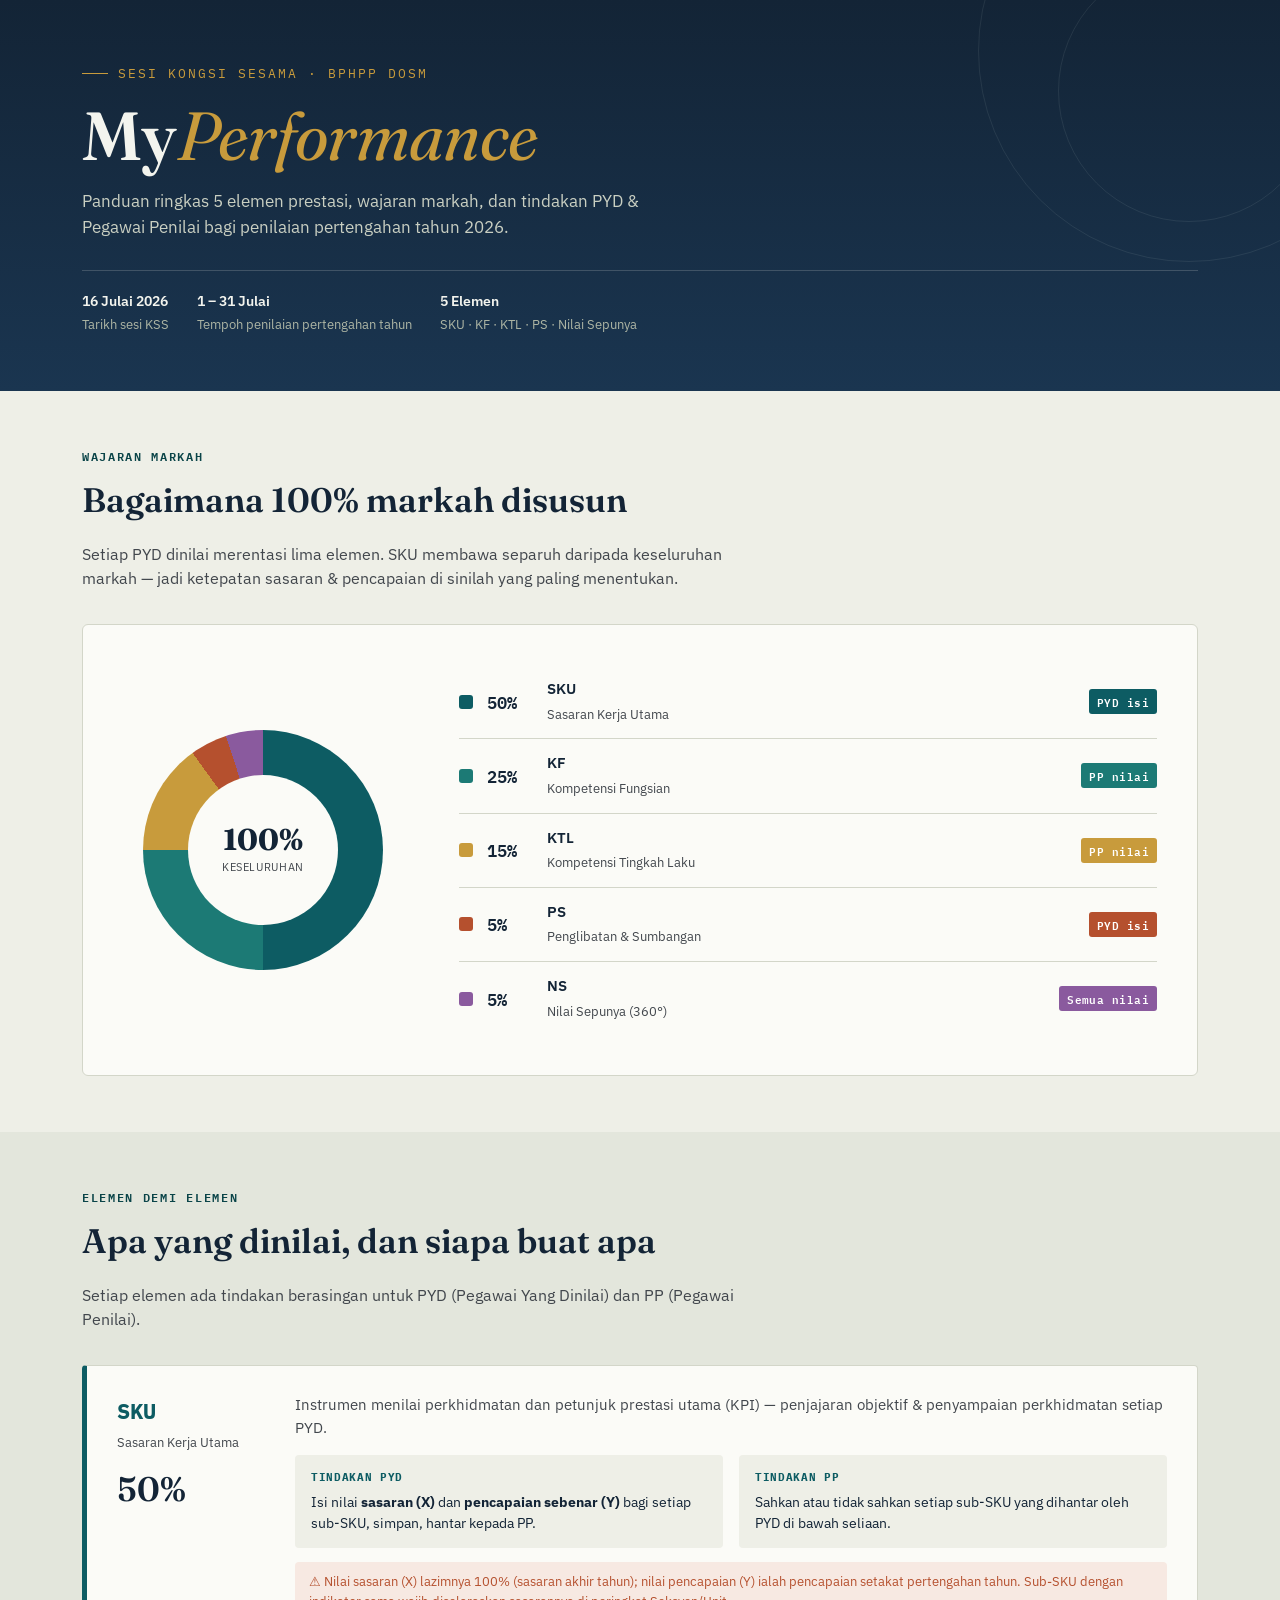
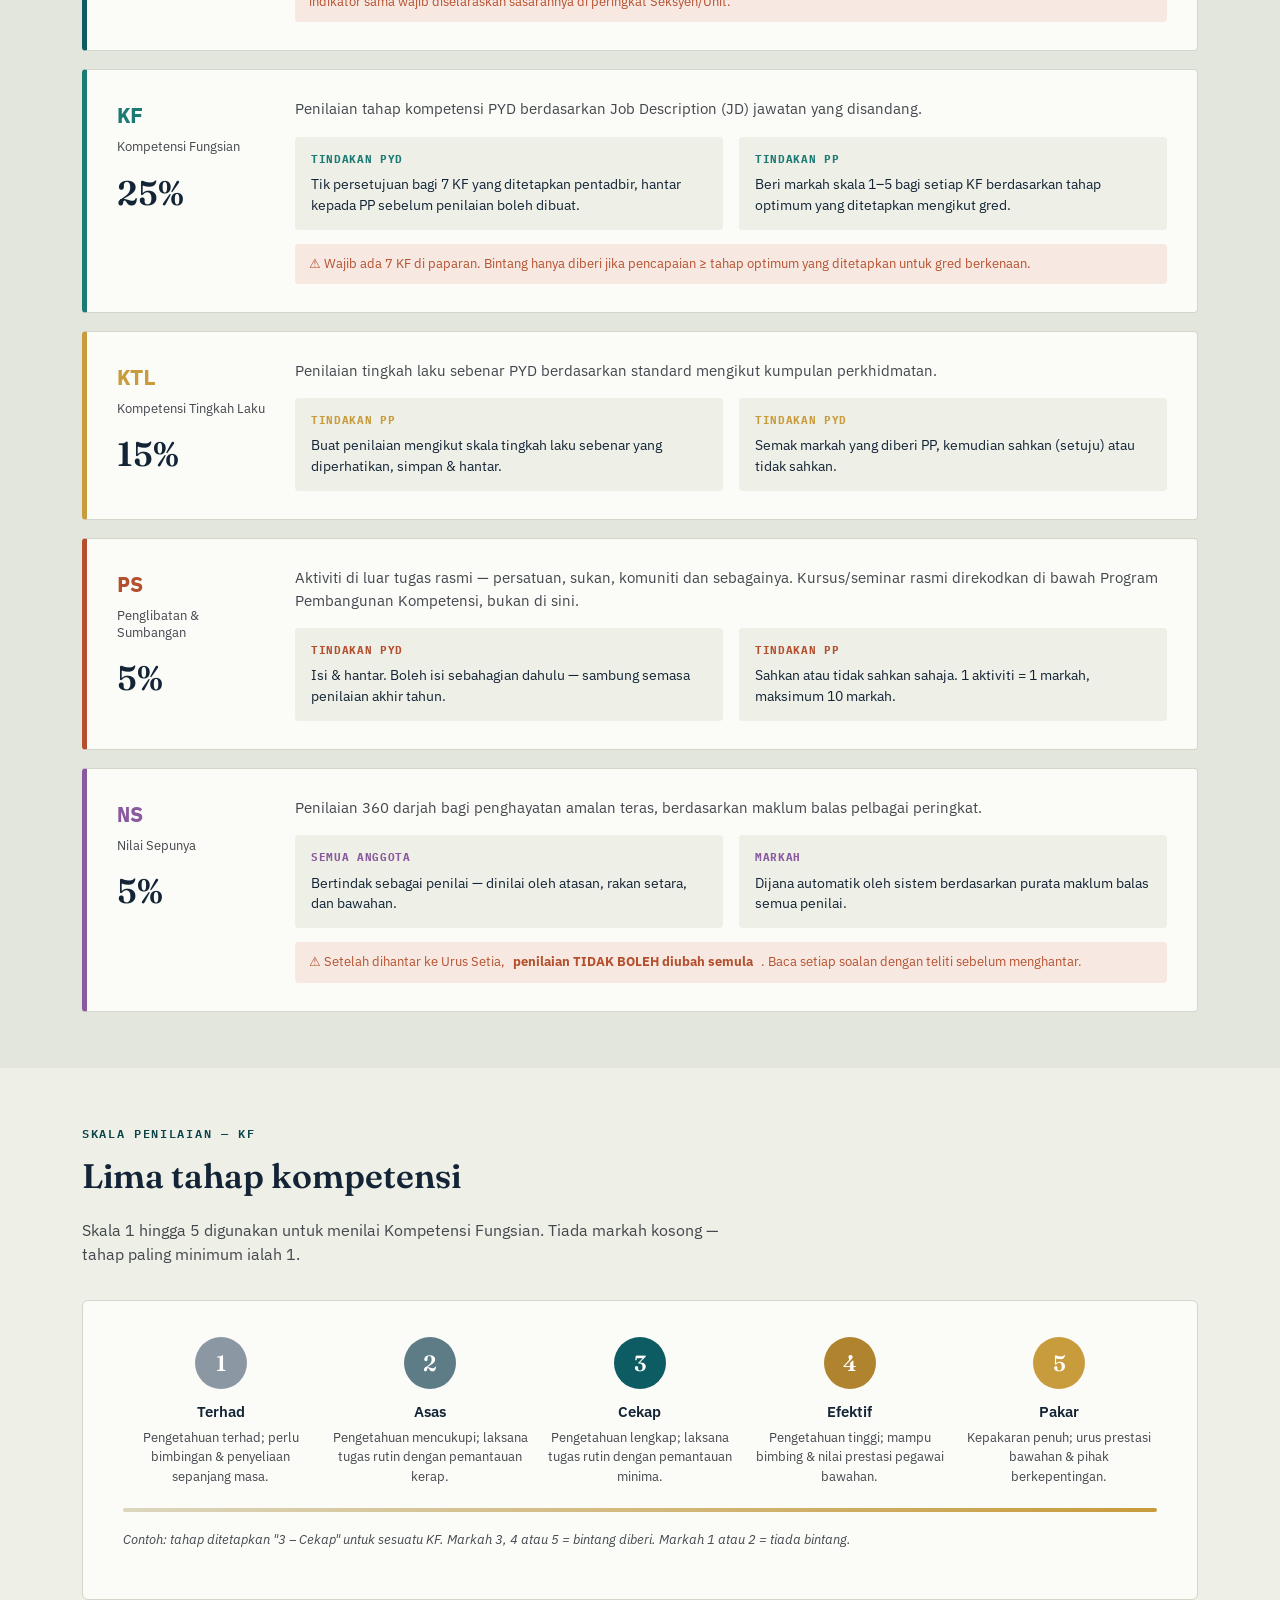
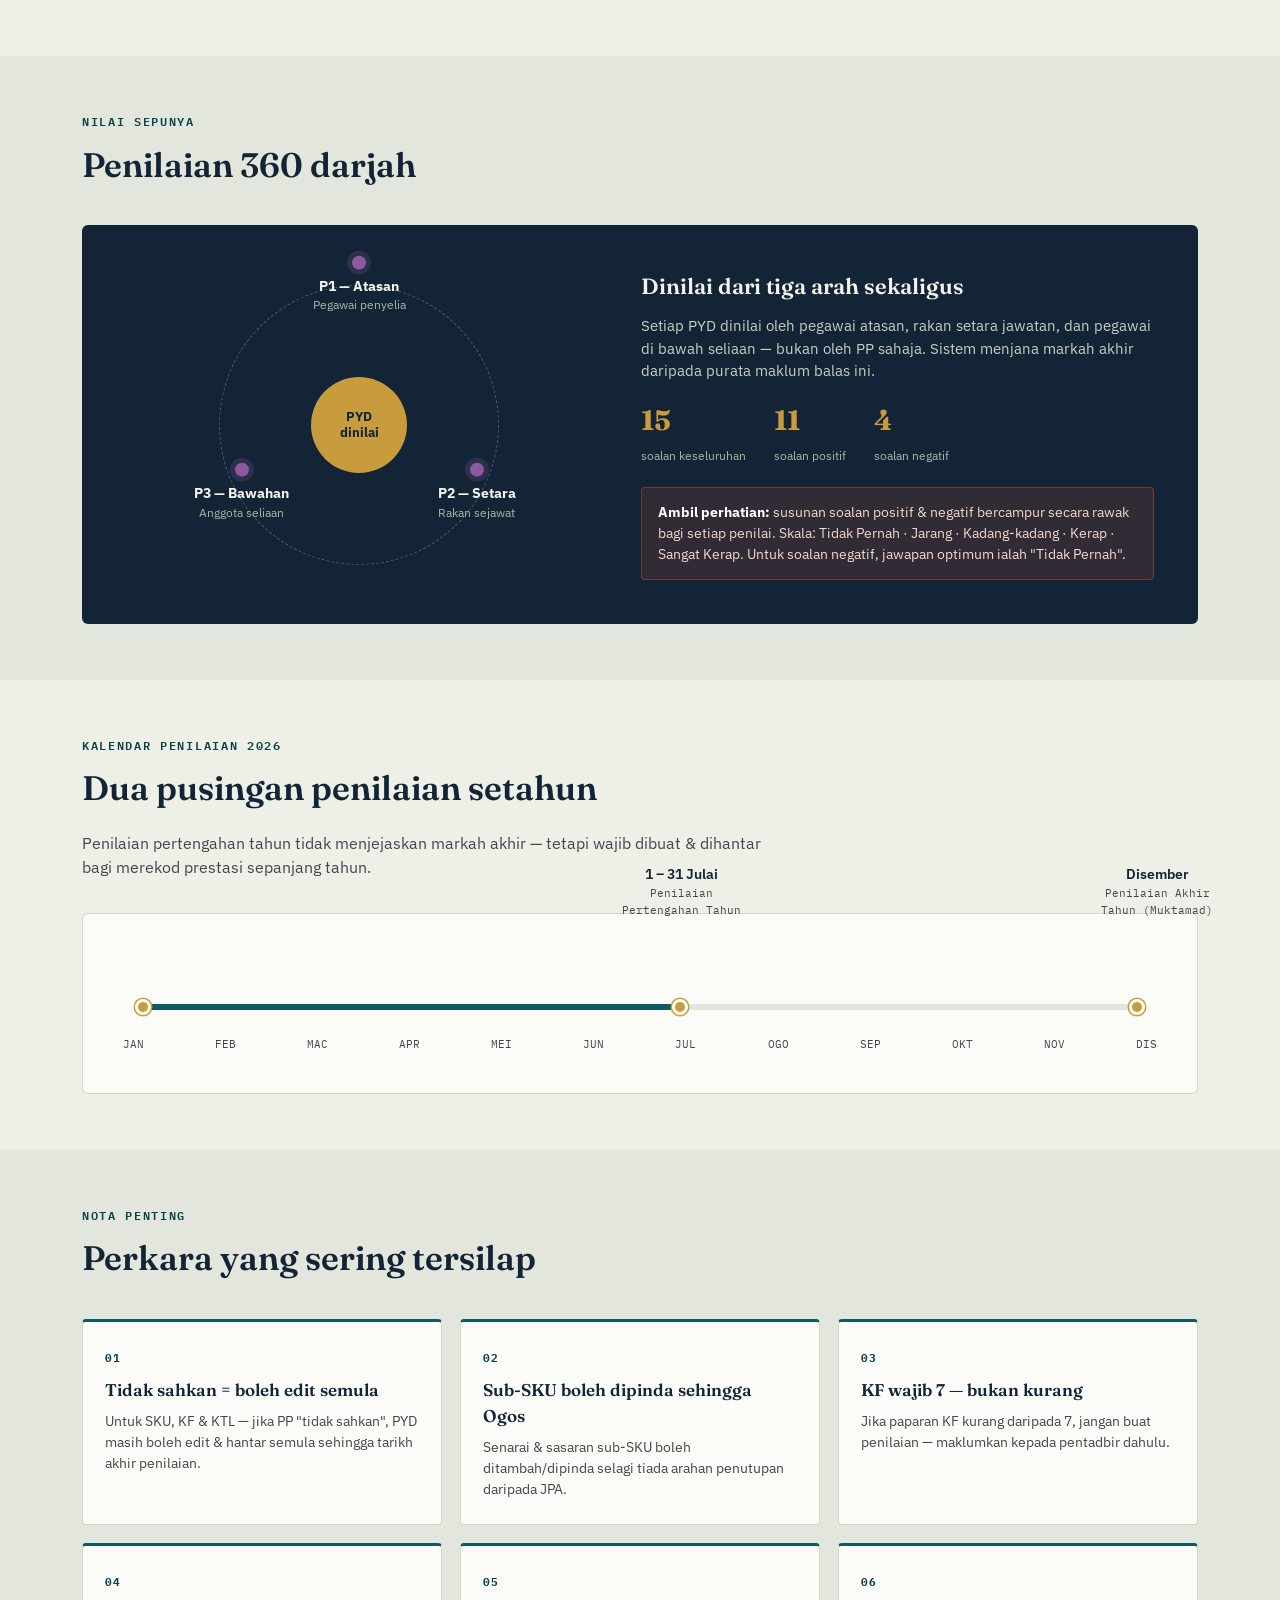
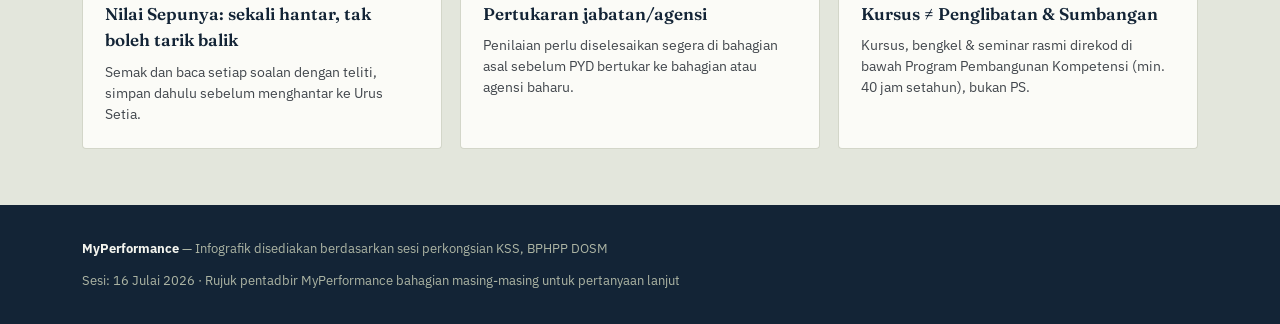
==== KSS MyPerformance.html @ 3692d028 "Add files via upload" ====
<!DOCTYPE html>
<html lang="ms">
<head>
<meta charset="UTF-8">
<meta name="viewport" content="width=device-width, initial-scale=1.0">
<title>MyPerformance — Panduan Elemen Prestasi</title>
<style>
@import url('https://fonts.googleapis.com/css2?family=Fraunces:opsz,wght@9..144,400;9..144,500;9..144,600;9..144,700&family=IBM+Plex+Sans:wght@400;500;600;700&family=IBM+Plex+Mono:wght@500;600&display=swap');

:root{
  --ink:#132436;
  --teal:#0D5C63;
  --teal-dark:#0A4448;
  --gold:#C89B3C;
  --brick:#B5502E;
  --paper:#EEEFE7;
  --paper-2:#E3E6DC;
  --card:#FBFBF7;
  --slate:#42474D;
  --line:#D3D6C9;

  --c-sku:#0D5C63;
  --c-kf:#1C7A75;
  --c-ktl:#C89B3C;
  --c-ps:#B5502E;
  --c-ns:#8A5A9E;
}

*{box-sizing:border-box;}
html{scroll-behavior:smooth;}
body{
  margin:0;
  background:var(--paper);
  color:var(--ink);
  font-family:'IBM Plex Sans', sans-serif;
  line-height:1.55;
}

.wrap{max-width:1180px;margin:0 auto;padding:0 32px;}

/* ---------- HERO ---------- */
.hero{
  background:linear-gradient(180deg, var(--ink) 0%, #1A3550 100%);
  color:#F3F4EE;
  padding:64px 0 56px;
  position:relative;
  overflow:hidden;
}
.hero::after{
  content:"";
  position:absolute; right:-120px; top:-160px;
  width:420px;height:420px;border-radius:50%;
  border:1px solid rgba(243,244,238,0.08);
}
.hero::before{
  content:"";
  position:absolute; right:-40px; top:-40px;
  width:260px;height:260px;border-radius:50%;
  border:1px solid rgba(243,244,238,0.08);
}
.eyebrow{
  font-family:'IBM Plex Mono', monospace;
  font-size:12.5px;
  letter-spacing:0.16em;
  text-transform:uppercase;
  color:var(--gold);
  display:flex;align-items:center;gap:10px;
  margin-bottom:18px;
}
.eyebrow::before{content:"";width:26px;height:1px;background:var(--gold);display:inline-block;}
h1.title{
  font-family:'Fraunces', serif;
  font-weight:600;
  font-size:clamp(40px, 6vw, 68px);
  line-height:1.02;
  margin:0 0 14px;
  letter-spacing:-0.01em;
}
h1.title em{font-style:italic;font-weight:400;color:var(--gold);}
.hero-sub{
  max-width:560px;
  font-size:17px;
  color:#C9CFC2;
  margin-bottom:30px;
}
.hero-meta{
  display:flex;gap:28px;flex-wrap:wrap;
  border-top:1px solid rgba(243,244,238,0.18);
  padding-top:20px;
  font-size:13px;
  color:#AEB6A5;
}
.hero-meta b{color:#F3F4EE;font-weight:600;display:block;font-size:14px;margin-bottom:2px;}

/* ---------- SECTION SHELL ---------- */
section{padding:56px 0;}
.section-head{margin-bottom:34px;max-width:680px;}
.kicker{
  font-family:'IBM Plex Mono', monospace;
  font-size:12px;letter-spacing:0.14em;text-transform:uppercase;
  color:var(--teal-dark); font-weight:600;
  margin-bottom:8px;
}
h2.section-title{
  font-family:'Fraunces', serif;
  font-weight:600;
  font-size:clamp(26px,3.4vw,34px);
  margin:0 0 10px;
  color:var(--ink);
}
.section-desc{color:var(--slate);font-size:15.5px;}

/* ---------- WEIGHT WHEEL ---------- */
.wheel-block{
  display:grid;
  grid-template-columns:280px 1fr;
  gap:56px;
  align-items:center;
  background:var(--card);
  border:1px solid var(--line);
  border-radius:6px;
  padding:40px;
}
.wheel-holder{position:relative;width:240px;height:240px;margin:0 auto;}
.wheel{
  width:240px;height:240px;border-radius:50%;
  background:conic-gradient(
    var(--c-sku) 0% 50%,
    var(--c-kf) 50% 75%,
    var(--c-ktl) 75% 90%,
    var(--c-ps) 90% 95%,
    var(--c-ns) 95% 100%
  );
}
.wheel-hole{
  position:absolute;top:50%;left:50%;transform:translate(-50%,-50%);
  width:150px;height:150px;border-radius:50%;
  background:var(--card);
  display:flex;flex-direction:column;align-items:center;justify-content:center;
  text-align:center;
}
.wheel-hole b{font-family:'Fraunces',serif;font-size:30px;color:var(--ink);line-height:1;}
.wheel-hole span{font-size:11px;color:var(--slate);letter-spacing:0.06em;text-transform:uppercase;margin-top:4px;}

.legend{display:flex;flex-direction:column;gap:0;}
.legend-row{
  display:grid;
  grid-template-columns:14px 46px 1fr auto;
  align-items:center;
  gap:14px;
  padding:13px 0;
  border-bottom:1px solid var(--line);
}
.legend-row:last-child{border-bottom:none;}
.dot{width:14px;height:14px;border-radius:3px;}
.legend-pct{font-family:'IBM Plex Mono',monospace;font-weight:600;font-size:17px;color:var(--ink);}
.legend-name b{display:block;font-size:14.5px;color:var(--ink);font-weight:600;}
.legend-name span{font-size:12.5px;color:var(--slate);}
.legend-tag{
  font-family:'IBM Plex Mono',monospace;
  font-size:11px;font-weight:600;letter-spacing:0.04em;
  color:#fff; padding:4px 8px;border-radius:3px;
}

/* ---------- ELEMENT CARDS ---------- */
.cards{display:flex;flex-direction:column;gap:18px;}
.card{
  background:var(--card);
  border:1px solid var(--line);
  border-left:5px solid var(--accent, var(--teal));
  border-radius:4px;
  padding:28px 30px;
  display:grid;
  grid-template-columns:150px 1fr;
  gap:28px;
}
.card-id{display:flex;flex-direction:column;gap:6px;}
.card-id .tag{
  font-family:'IBM Plex Mono',monospace;
  font-weight:700;font-size:22px;color:var(--accent, var(--teal));
}
.card-id .full{font-size:12.5px;color:var(--slate);line-height:1.3;}
.card-id .pct{
  font-family:'Fraunces',serif;font-weight:600;
  font-size:34px;color:var(--ink);margin-top:6px;
}
.card-body p.desc{margin:0 0 16px;font-size:14.5px;color:var(--slate);}
.actions{display:grid;grid-template-columns:1fr 1fr;gap:16px;}
.action-box{background:var(--paper);border-radius:4px;padding:14px 16px;}
.action-box .who{
  font-family:'IBM Plex Mono',monospace;font-size:11px;font-weight:700;
  letter-spacing:0.06em;text-transform:uppercase;color:var(--accent,var(--teal));
  margin-bottom:6px;display:block;
}
.action-box p{margin:0;font-size:13.5px;color:var(--ink);}
.note-line{
  margin-top:14px;font-size:13px;color:var(--brick);
  background:#F7E9E2;border-radius:4px;padding:10px 14px;
  display:flex;gap:8px;
}

.c-sku{--accent:var(--c-sku);}
.c-kf{--accent:var(--c-kf);}
.c-ktl{--accent:var(--c-ktl);}
.c-ps{--accent:var(--c-ps);}
.c-ns{--accent:var(--c-ns);}

/* ---------- SCALE ---------- */
.scale-wrap{
  background:var(--card);border:1px solid var(--line);border-radius:6px;padding:36px 40px;
}
.scale-row{display:grid;grid-template-columns:repeat(5,1fr);gap:14px;}
.scale-item{text-align:center;}
.scale-num{
  width:52px;height:52px;border-radius:50%;
  display:flex;align-items:center;justify-content:center;
  font-family:'Fraunces',serif;font-weight:600;font-size:22px;
  color:#fff;margin:0 auto 12px;
}
.scale-item p.lbl{margin:0 0 4px;font-weight:600;font-size:14.5px;color:var(--ink);}
.scale-item p.d{margin:0;font-size:12.5px;color:var(--slate);}
.scale-bar{height:4px;background:linear-gradient(90deg,#DCD6BE,var(--gold));border-radius:2px;margin:22px 0 0;}
.scale-caveat{margin-top:18px;font-size:13px;color:var(--slate);font-style:italic;}

/* ---------- 360 ---------- */
.ns-wrap{
  display:grid;grid-template-columns:1fr 1.1fr;gap:48px;align-items:center;
  background:var(--ink);color:#F3F4EE;border-radius:6px;padding:44px;
}
.orbit{position:relative;width:280px;height:280px;margin:0 auto;}
.orbit-ring{
  position:absolute;inset:0;border:1px dashed rgba(243,244,238,0.28);border-radius:50%;
}
.orbit-center{
  position:absolute;top:50%;left:50%;transform:translate(-50%,-50%);
  width:96px;height:96px;border-radius:50%;
  background:var(--gold);color:var(--ink);
  display:flex;flex-direction:column;align-items:center;justify-content:center;
  font-weight:700;font-size:13px;text-align:center;line-height:1.2;
}
.orbit-node{
  position:absolute;width:104px;
  text-align:center;
  transform:translate(-50%,-50%);
}
.orbit-node .n-dot{
  width:14px;height:14px;border-radius:50%;background:#8A5A9E;margin:0 auto 6px;
  box-shadow:0 0 0 5px rgba(138,90,158,0.22);
}
.orbit-node b{display:block;font-size:13.5px;}
.orbit-node span{display:block;font-size:11.5px;color:#AEB6A5;}
.n-top{top:0;left:50%;}
.n-right{top:74%;left:92%;}
.n-left{top:74%;left:8%;}

.ns-text h3{font-family:'Fraunces',serif;font-weight:600;font-size:22px;margin:0 0 12px;color:#F3F4EE;}
.ns-text p{color:#C9CFC2;font-size:14.5px;margin:0 0 16px;}
.ns-stats{display:flex;gap:28px;margin-bottom:20px;}
.ns-stat b{display:block;font-family:'Fraunces',serif;font-size:28px;color:var(--gold);}
.ns-stat span{font-size:12px;color:#AEB6A5;}
.warn-box{
  background:rgba(181,80,46,0.18);border:1px solid rgba(181,80,46,0.5);
  border-radius:4px;padding:14px 16px;font-size:13.5px;color:#F3D9CC;
}
.warn-box b{color:#fff;}

/* ---------- TIMELINE ---------- */
.timeline{
  background:var(--card);border:1px solid var(--line);border-radius:6px;padding:40px;
}
.tl-track{position:relative;height:6px;background:var(--paper-2);border-radius:3px;margin:50px 20px 20px;}
.tl-fill{position:absolute;left:0;top:0;height:100%;width:54%;background:var(--teal);border-radius:3px;}
.tl-point{
  position:absolute;top:50%;transform:translate(-50%,-50%);
  width:16px;height:16px;border-radius:50%;background:var(--gold);
  border:3px solid var(--card);box-shadow:0 0 0 1.5px var(--gold);
}
.tl-labels{position:relative;height:0;}
.tl-lab{position:absolute;transform:translateX(-50%);text-align:center;width:130px;top:-92px;}
.tl-lab .m{font-family:'IBM Plex Mono',monospace;font-size:11px;color:var(--slate);}
.tl-lab .t{font-weight:600;font-size:13.5px;color:var(--ink);margin-top:2px;}
.tl-months{display:flex;justify-content:space-between;margin-top:26px;font-family:'IBM Plex Mono',monospace;font-size:11px;color:var(--slate);}

/* ---------- TIPS ---------- */
.tips-grid{display:grid;grid-template-columns:repeat(3,1fr);gap:18px;}
.tip{
  background:var(--card);border:1px solid var(--line);border-radius:4px;padding:22px 22px 24px;
  border-top:3px solid var(--teal);
}
.tip .num{font-family:'IBM Plex Mono',monospace;font-size:11px;color:var(--teal-dark);font-weight:700;letter-spacing:0.06em;}
.tip h4{font-family:'Fraunces',serif;font-weight:600;font-size:17px;margin:8px 0 8px;color:var(--ink);}
.tip p{margin:0;font-size:13.5px;color:var(--slate);}

/* ---------- FOOTER ---------- */
footer{
  background:var(--ink);color:#AEB6A5;padding:34px 0;font-size:12.5px;
}
footer .wrap{display:flex;justify-content:space-between;flex-wrap:wrap;gap:12px;}
footer b{color:#F3F4EE;}

@media (max-width:840px){
  .wheel-block, .ns-wrap{grid-template-columns:1fr;}
  .card{grid-template-columns:1fr;}
  .actions{grid-template-columns:1fr;}
  .scale-row{grid-template-columns:repeat(3,1fr);row-gap:26px;}
  .tips-grid{grid-template-columns:1fr;}
  .tl-lab{position:static;transform:none;width:auto;margin-bottom:8px;text-align:left;}
}
</style>
</head>
<body>

<div class="hero">
  <div class="wrap">
    <div class="eyebrow">Sesi Kongsi Sesama · BPHPP DOSM</div>
    <h1 class="title">My<em>Performance</em></h1>
    <p class="hero-sub">Panduan ringkas 5 elemen prestasi, wajaran markah, dan tindakan PYD &amp; Pegawai Penilai bagi penilaian pertengahan tahun 2026.</p>
    <div class="hero-meta">
      <div><b>16 Julai 2026</b>Tarikh sesi KSS</div>
      <div><b>1 – 31 Julai</b>Tempoh penilaian pertengahan tahun</div>
      <div><b>5 Elemen</b>SKU · KF · KTL · PS · Nilai Sepunya</div>
    </div>
  </div>
</div>

<!-- WEIGHT WHEEL -->
<section>
  <div class="wrap">
    <div class="section-head">
      <div class="kicker">Wajaran Markah</div>
      <h2 class="section-title">Bagaimana 100% markah disusun</h2>
      <p class="section-desc">Setiap PYD dinilai merentasi lima elemen. SKU membawa separuh daripada keseluruhan markah — jadi ketepatan sasaran &amp; pencapaian di sinilah yang paling menentukan.</p>
    </div>

    <div class="wheel-block">
      <div class="wheel-holder">
        <div class="wheel"></div>
        <div class="wheel-hole"><b>100%</b><span>Keseluruhan</span></div>
      </div>
      <div class="legend">
        <div class="legend-row">
          <span class="dot" style="background:var(--c-sku)"></span>
          <span class="legend-pct">50%</span>
          <span class="legend-name"><b>SKU</b><span>Sasaran Kerja Utama</span></span>
          <span class="legend-tag" style="background:var(--c-sku)">PYD isi</span>
        </div>
        <div class="legend-row">
          <span class="dot" style="background:var(--c-kf)"></span>
          <span class="legend-pct">25%</span>
          <span class="legend-name"><b>KF</b><span>Kompetensi Fungsian</span></span>
          <span class="legend-tag" style="background:var(--c-kf)">PP nilai</span>
        </div>
        <div class="legend-row">
          <span class="dot" style="background:var(--c-ktl)"></span>
          <span class="legend-pct">15%</span>
          <span class="legend-name"><b>KTL</b><span>Kompetensi Tingkah Laku</span></span>
          <span class="legend-tag" style="background:var(--c-ktl)">PP nilai</span>
        </div>
        <div class="legend-row">
          <span class="dot" style="background:var(--c-ps)"></span>
          <span class="legend-pct">5%</span>
          <span class="legend-name"><b>PS</b><span>Penglibatan &amp; Sumbangan</span></span>
          <span class="legend-tag" style="background:var(--c-ps)">PYD isi</span>
        </div>
        <div class="legend-row">
          <span class="dot" style="background:var(--c-ns)"></span>
          <span class="legend-pct">5%</span>
          <span class="legend-name"><b>NS</b><span>Nilai Sepunya (360°)</span></span>
          <span class="legend-tag" style="background:var(--c-ns)">Semua nilai</span>
        </div>
      </div>
    </div>
  </div>
</section>

<!-- CARDS -->
<section style="background:var(--paper-2);">
  <div class="wrap">
    <div class="section-head">
      <div class="kicker">Elemen demi Elemen</div>
      <h2 class="section-title">Apa yang dinilai, dan siapa buat apa</h2>
      <p class="section-desc">Setiap elemen ada tindakan berasingan untuk PYD (Pegawai Yang Dinilai) dan PP (Pegawai Penilai).</p>
    </div>

    <div class="cards">

      <div class="card c-sku">
        <div class="card-id">
          <span class="tag">SKU</span>
          <span class="full">Sasaran Kerja Utama</span>
          <span class="pct">50%</span>
        </div>
        <div class="card-body">
          <p class="desc">Instrumen menilai perkhidmatan dan petunjuk prestasi utama (KPI) — penjajaran objektif &amp; penyampaian perkhidmatan setiap PYD.</p>
          <div class="actions">
            <div class="action-box"><span class="who">Tindakan PYD</span><p>Isi nilai <b>sasaran (X)</b> dan <b>pencapaian sebenar (Y)</b> bagi setiap sub-SKU, simpan, hantar kepada PP.</p></div>
            <div class="action-box"><span class="who">Tindakan PP</span><p>Sahkan atau tidak sahkan setiap sub-SKU yang dihantar oleh PYD di bawah seliaan.</p></div>
          </div>
          <div class="note-line">⚠ Nilai sasaran (X) lazimnya 100% (sasaran akhir tahun); nilai pencapaian (Y) ialah pencapaian setakat pertengahan tahun. Sub-SKU dengan indikator sama wajib diselaraskan sasarannya di peringkat Seksyen/Unit.</div>
        </div>
      </div>

      <div class="card c-kf">
        <div class="card-id">
          <span class="tag">KF</span>
          <span class="full">Kompetensi Fungsian</span>
          <span class="pct">25%</span>
        </div>
        <div class="card-body">
          <p class="desc">Penilaian tahap kompetensi PYD berdasarkan Job Description (JD) jawatan yang disandang.</p>
          <div class="actions">
            <div class="action-box"><span class="who">Tindakan PYD</span><p>Tik persetujuan bagi 7 KF yang ditetapkan pentadbir, hantar kepada PP sebelum penilaian boleh dibuat.</p></div>
            <div class="action-box"><span class="who">Tindakan PP</span><p>Beri markah skala 1–5 bagi setiap KF berdasarkan tahap optimum yang ditetapkan mengikut gred.</p></div>
          </div>
          <div class="note-line">⚠ Wajib ada 7 KF di paparan. Bintang hanya diberi jika pencapaian ≥ tahap optimum yang ditetapkan untuk gred berkenaan.</div>
        </div>
      </div>

      <div class="card c-ktl">
        <div class="card-id">
          <span class="tag">KTL</span>
          <span class="full">Kompetensi Tingkah Laku</span>
          <span class="pct">15%</span>
        </div>
        <div class="card-body">
          <p class="desc">Penilaian tingkah laku sebenar PYD berdasarkan standard mengikut kumpulan perkhidmatan.</p>
          <div class="actions">
            <div class="action-box"><span class="who">Tindakan PP</span><p>Buat penilaian mengikut skala tingkah laku sebenar yang diperhatikan, simpan &amp; hantar.</p></div>
            <div class="action-box"><span class="who">Tindakan PYD</span><p>Semak markah yang diberi PP, kemudian sahkan (setuju) atau tidak sahkan.</p></div>
          </div>
        </div>
      </div>

      <div class="card c-ps">
        <div class="card-id">
          <span class="tag">PS</span>
          <span class="full">Penglibatan &amp; Sumbangan</span>
          <span class="pct">5%</span>
        </div>
        <div class="card-body">
          <p class="desc">Aktiviti di luar tugas rasmi — persatuan, sukan, komuniti dan sebagainya. Kursus/seminar rasmi direkodkan di bawah Program Pembangunan Kompetensi, bukan di sini.</p>
          <div class="actions">
            <div class="action-box"><span class="who">Tindakan PYD</span><p>Isi &amp; hantar. Boleh isi sebahagian dahulu — sambung semasa penilaian akhir tahun.</p></div>
            <div class="action-box"><span class="who">Tindakan PP</span><p>Sahkan atau tidak sahkan sahaja. 1 aktiviti = 1 markah, maksimum 10 markah.</p></div>
          </div>
        </div>
      </div>

      <div class="card c-ns">
        <div class="card-id">
          <span class="tag">NS</span>
          <span class="full">Nilai Sepunya</span>
          <span class="pct">5%</span>
        </div>
        <div class="card-body">
          <p class="desc">Penilaian 360 darjah bagi penghayatan amalan teras, berdasarkan maklum balas pelbagai peringkat.</p>
          <div class="actions">
            <div class="action-box"><span class="who">Semua anggota</span><p>Bertindak sebagai penilai — dinilai oleh atasan, rakan setara, dan bawahan.</p></div>
            <div class="action-box"><span class="who">Markah</span><p>Dijana automatik oleh sistem berdasarkan purata maklum balas semua penilai.</p></div>
          </div>
          <div class="note-line">⚠ Setelah dihantar ke Urus Setia, <b>penilaian TIDAK BOLEH diubah semula</b>. Baca setiap soalan dengan teliti sebelum menghantar.</div>
        </div>
      </div>

    </div>
  </div>
</section>

<!-- SCALE -->
<section>
  <div class="wrap">
    <div class="section-head">
      <div class="kicker">Skala Penilaian — KF</div>
      <h2 class="section-title">Lima tahap kompetensi</h2>
      <p class="section-desc">Skala 1 hingga 5 digunakan untuk menilai Kompetensi Fungsian. Tiada markah kosong — tahap paling minimum ialah 1.</p>
    </div>
    <div class="scale-wrap">
      <div class="scale-row">
        <div class="scale-item">
          <div class="scale-num" style="background:#8B98A3;">1</div>
          <p class="lbl">Terhad</p>
          <p class="d">Pengetahuan terhad; perlu bimbingan &amp; penyeliaan sepanjang masa.</p>
        </div>
        <div class="scale-item">
          <div class="scale-num" style="background:#5E7C86;">2</div>
          <p class="lbl">Asas</p>
          <p class="d">Pengetahuan mencukupi; laksana tugas rutin dengan pemantauan kerap.</p>
        </div>
        <div class="scale-item">
          <div class="scale-num" style="background:#0D5C63;">3</div>
          <p class="lbl">Cekap</p>
          <p class="d">Pengetahuan lengkap; laksana tugas rutin dengan pemantauan minima.</p>
        </div>
        <div class="scale-item">
          <div class="scale-num" style="background:#B0842E;">4</div>
          <p class="lbl">Efektif</p>
          <p class="d">Pengetahuan tinggi; mampu bimbing &amp; nilai prestasi pegawai bawahan.</p>
        </div>
        <div class="scale-item">
          <div class="scale-num" style="background:#C89B3C;">5</div>
          <p class="lbl">Pakar</p>
          <p class="d">Kepakaran penuh; urus prestasi bawahan &amp; pihak berkepentingan.</p>
        </div>
      </div>
      <div class="scale-bar"></div>
      <p class="scale-caveat">Contoh: tahap ditetapkan "3 – Cekap" untuk sesuatu KF. Markah 3, 4 atau 5 = bintang diberi. Markah 1 atau 2 = tiada bintang.</p>
    </div>
  </div>
</section>

<!-- 360 -->
<section style="background:var(--paper-2);">
  <div class="wrap">
    <div class="section-head">
      <div class="kicker">Nilai Sepunya</div>
      <h2 class="section-title">Penilaian 360 darjah</h2>
    </div>
    <div class="ns-wrap">
      <div class="orbit">
        <div class="orbit-ring"></div>
        <div class="orbit-center">PYD<br>dinilai</div>
        <div class="orbit-node n-top"><span class="n-dot"></span><b>P1 — Atasan</b><span>Pegawai penyelia</span></div>
        <div class="orbit-node n-right"><span class="n-dot"></span><b>P2 — Setara</b><span>Rakan sejawat</span></div>
        <div class="orbit-node n-left"><span class="n-dot"></span><b>P3 — Bawahan</b><span>Anggota seliaan</span></div>
      </div>
      <div class="ns-text">
        <h3>Dinilai dari tiga arah sekaligus</h3>
        <p>Setiap PYD dinilai oleh pegawai atasan, rakan setara jawatan, dan pegawai di bawah seliaan — bukan oleh PP sahaja. Sistem menjana markah akhir daripada purata maklum balas ini.</p>
        <div class="ns-stats">
          <div class="ns-stat"><b>15</b><span>soalan keseluruhan</span></div>
          <div class="ns-stat"><b>11</b><span>soalan positif</span></div>
          <div class="ns-stat"><b>4</b><span>soalan negatif</span></div>
        </div>
        <div class="warn-box"><b>Ambil perhatian:</b> susunan soalan positif &amp; negatif bercampur secara rawak bagi setiap penilai. Skala: Tidak Pernah · Jarang · Kadang-kadang · Kerap · Sangat Kerap. Untuk soalan negatif, jawapan optimum ialah "Tidak Pernah".</div>
      </div>
    </div>
  </div>
</section>

<!-- TIMELINE -->
<section>
  <div class="wrap">
    <div class="section-head">
      <div class="kicker">Kalendar Penilaian 2026</div>
      <h2 class="section-title">Dua pusingan penilaian setahun</h2>
      <p class="section-desc">Penilaian pertengahan tahun tidak menjejaskan markah akhir — tetapi wajib dibuat &amp; dihantar bagi merekod prestasi sepanjang tahun.</p>
    </div>
    <div class="timeline">
      <div class="tl-labels">
        <div class="tl-lab" style="left:54%;">
          <div class="t">1 – 31 Julai</div>
          <div class="m">Penilaian Pertengahan Tahun</div>
        </div>
        <div class="tl-lab" style="left:100%;">
          <div class="t">Disember</div>
          <div class="m">Penilaian Akhir Tahun (Muktamad)</div>
        </div>
      </div>
      <div class="tl-track">
        <div class="tl-fill"></div>
        <div class="tl-point" style="left:0%;"></div>
        <div class="tl-point" style="left:54%;"></div>
        <div class="tl-point" style="left:100%;"></div>
      </div>
      <div class="tl-months">
        <span>JAN</span><span>FEB</span><span>MAC</span><span>APR</span><span>MEI</span><span>JUN</span><span>JUL</span><span>OGO</span><span>SEP</span><span>OKT</span><span>NOV</span><span>DIS</span>
      </div>
    </div>
  </div>
</section>

<!-- TIPS -->
<section style="background:var(--paper-2);">
  <div class="wrap">
    <div class="section-head">
      <div class="kicker">Nota Penting</div>
      <h2 class="section-title">Perkara yang sering tersilap</h2>
    </div>
    <div class="tips-grid">
      <div class="tip">
        <span class="num">01</span>
        <h4>Tidak sahkan = boleh edit semula</h4>
        <p>Untuk SKU, KF &amp; KTL — jika PP "tidak sahkan", PYD masih boleh edit &amp; hantar semula sehingga tarikh akhir penilaian.</p>
      </div>
      <div class="tip">
        <span class="num">02</span>
        <h4>Sub-SKU boleh dipinda sehingga Ogos</h4>
        <p>Senarai &amp; sasaran sub-SKU boleh ditambah/dipinda selagi tiada arahan penutupan daripada JPA.</p>
      </div>
      <div class="tip">
        <span class="num">03</span>
        <h4>KF wajib 7 — bukan kurang</h4>
        <p>Jika paparan KF kurang daripada 7, jangan buat penilaian — maklumkan kepada pentadbir dahulu.</p>
      </div>
      <div class="tip">
        <span class="num">04</span>
        <h4>Nilai Sepunya: sekali hantar, tak boleh tarik balik</h4>
        <p>Semak dan baca setiap soalan dengan teliti, simpan dahulu sebelum menghantar ke Urus Setia.</p>
      </div>
      <div class="tip">
        <span class="num">05</span>
        <h4>Pertukaran jabatan/agensi</h4>
        <p>Penilaian perlu diselesaikan segera di bahagian asal sebelum PYD bertukar ke bahagian atau agensi baharu.</p>
      </div>
      <div class="tip">
        <span class="num">06</span>
        <h4>Kursus ≠ Penglibatan &amp; Sumbangan</h4>
        <p>Kursus, bengkel &amp; seminar rasmi direkod di bawah Program Pembangunan Kompetensi (min. 40 jam setahun), bukan PS.</p>
      </div>
    </div>
  </div>
</section>

<footer>
  <div class="wrap">
    <div><b>MyPerformance</b> — Infografik disediakan berdasarkan sesi perkongsian KSS, BPHPP DOSM</div>
    <div>Sesi: 16 Julai 2026 · Rujuk pentadbir MyPerformance bahagian masing-masing untuk pertanyaan lanjut</div>
  </div>
</footer>

</body>
</html>
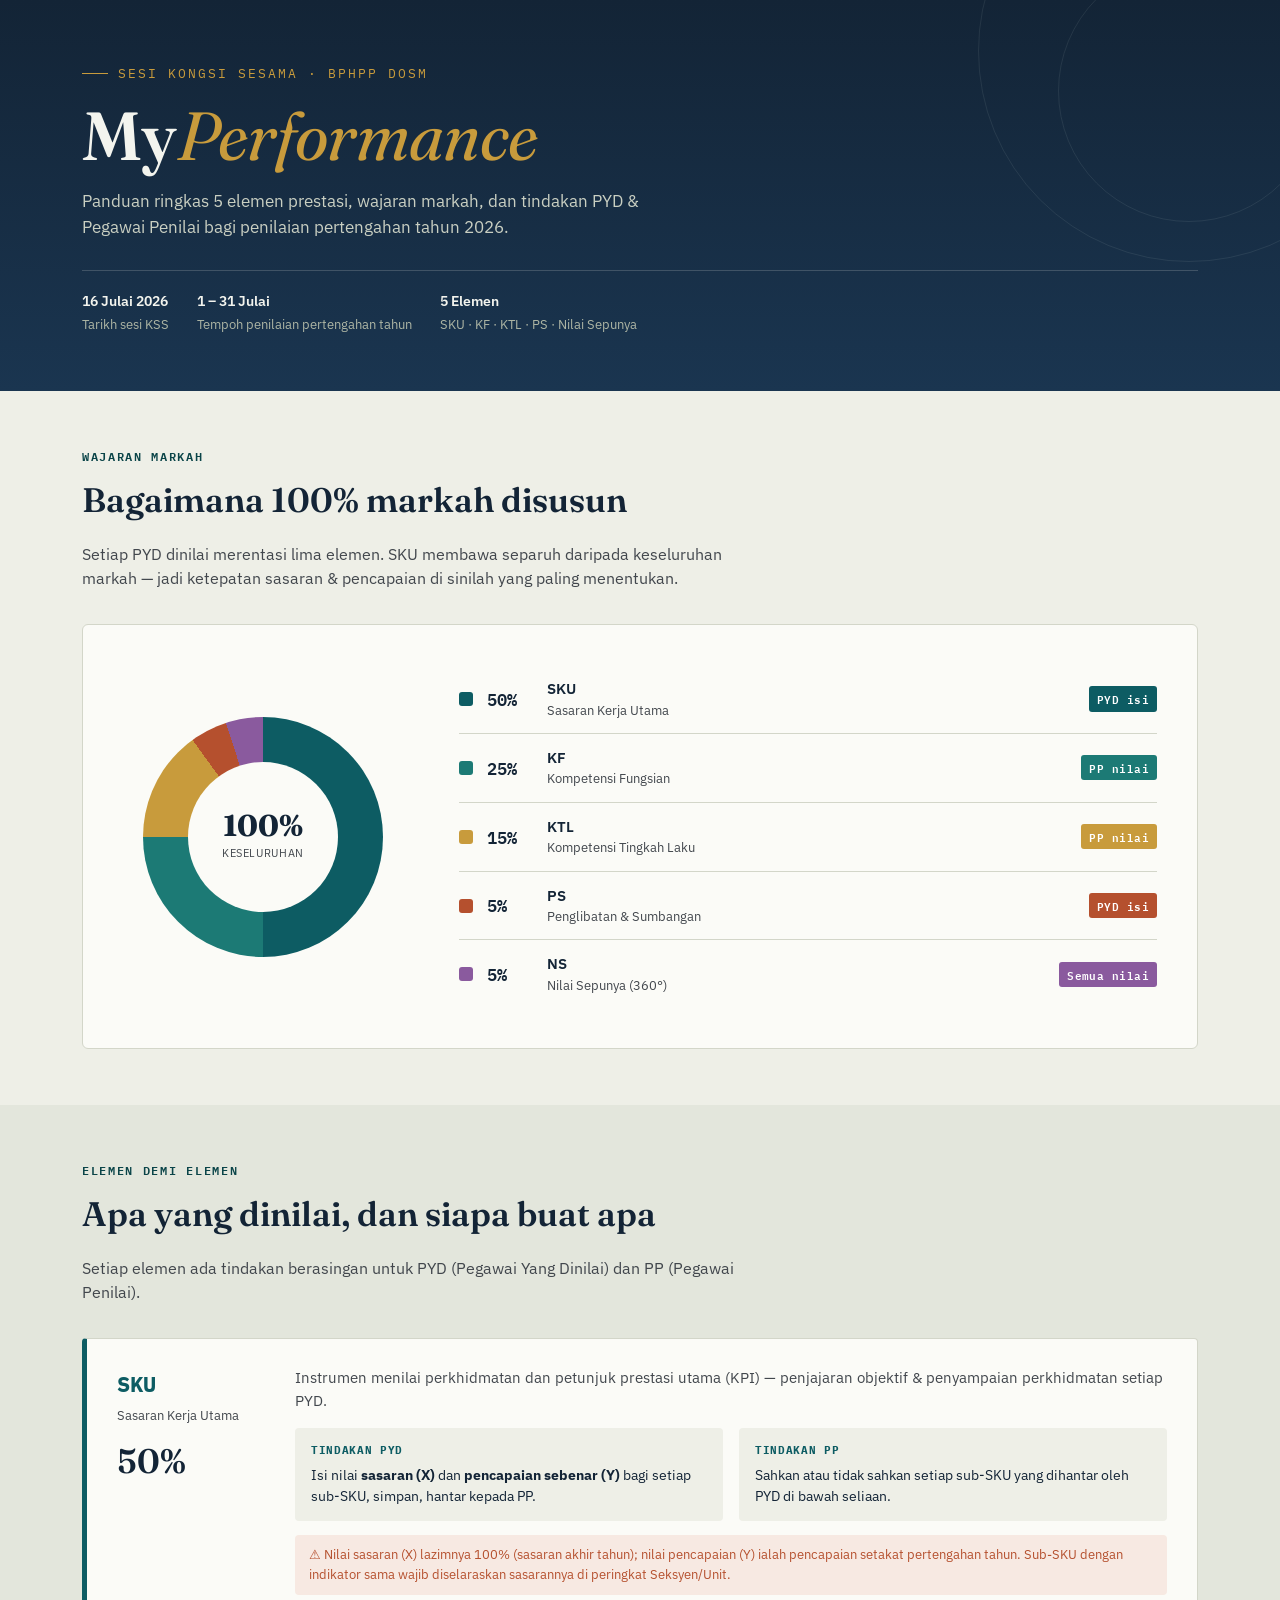
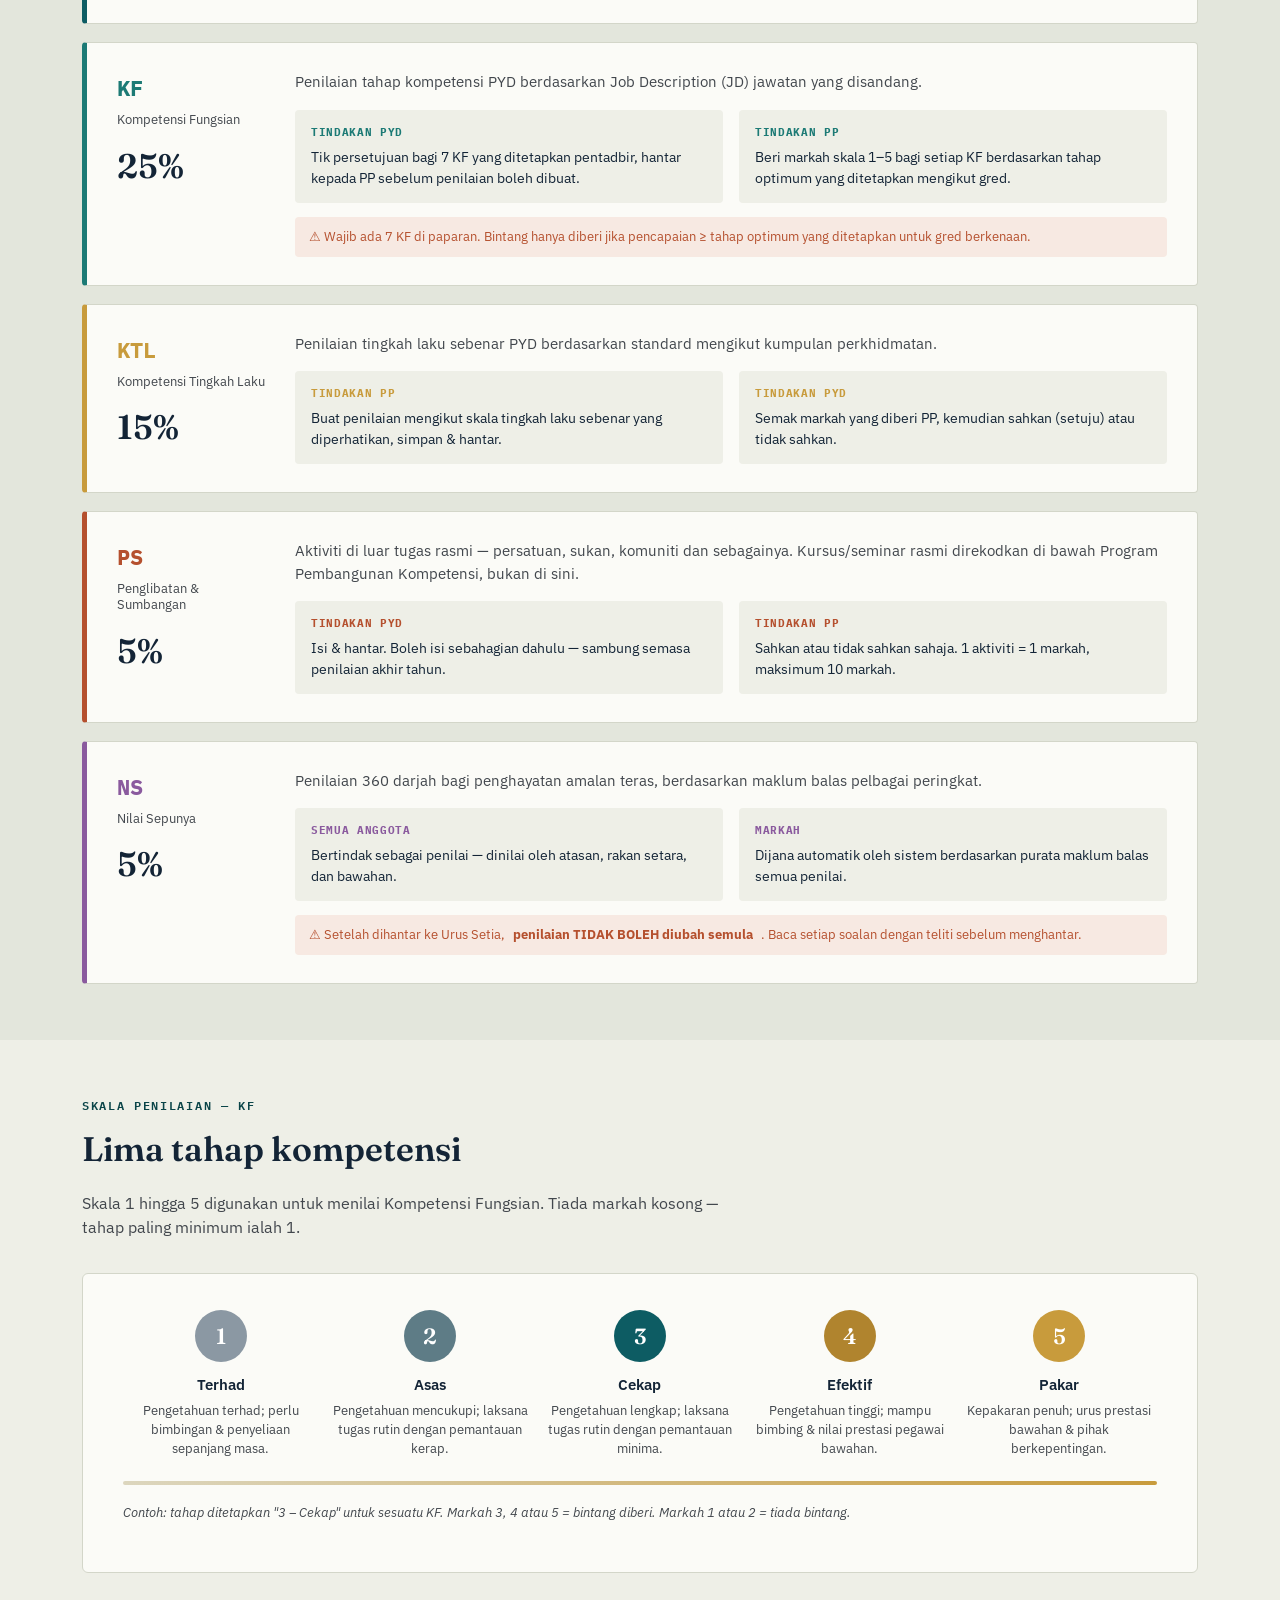
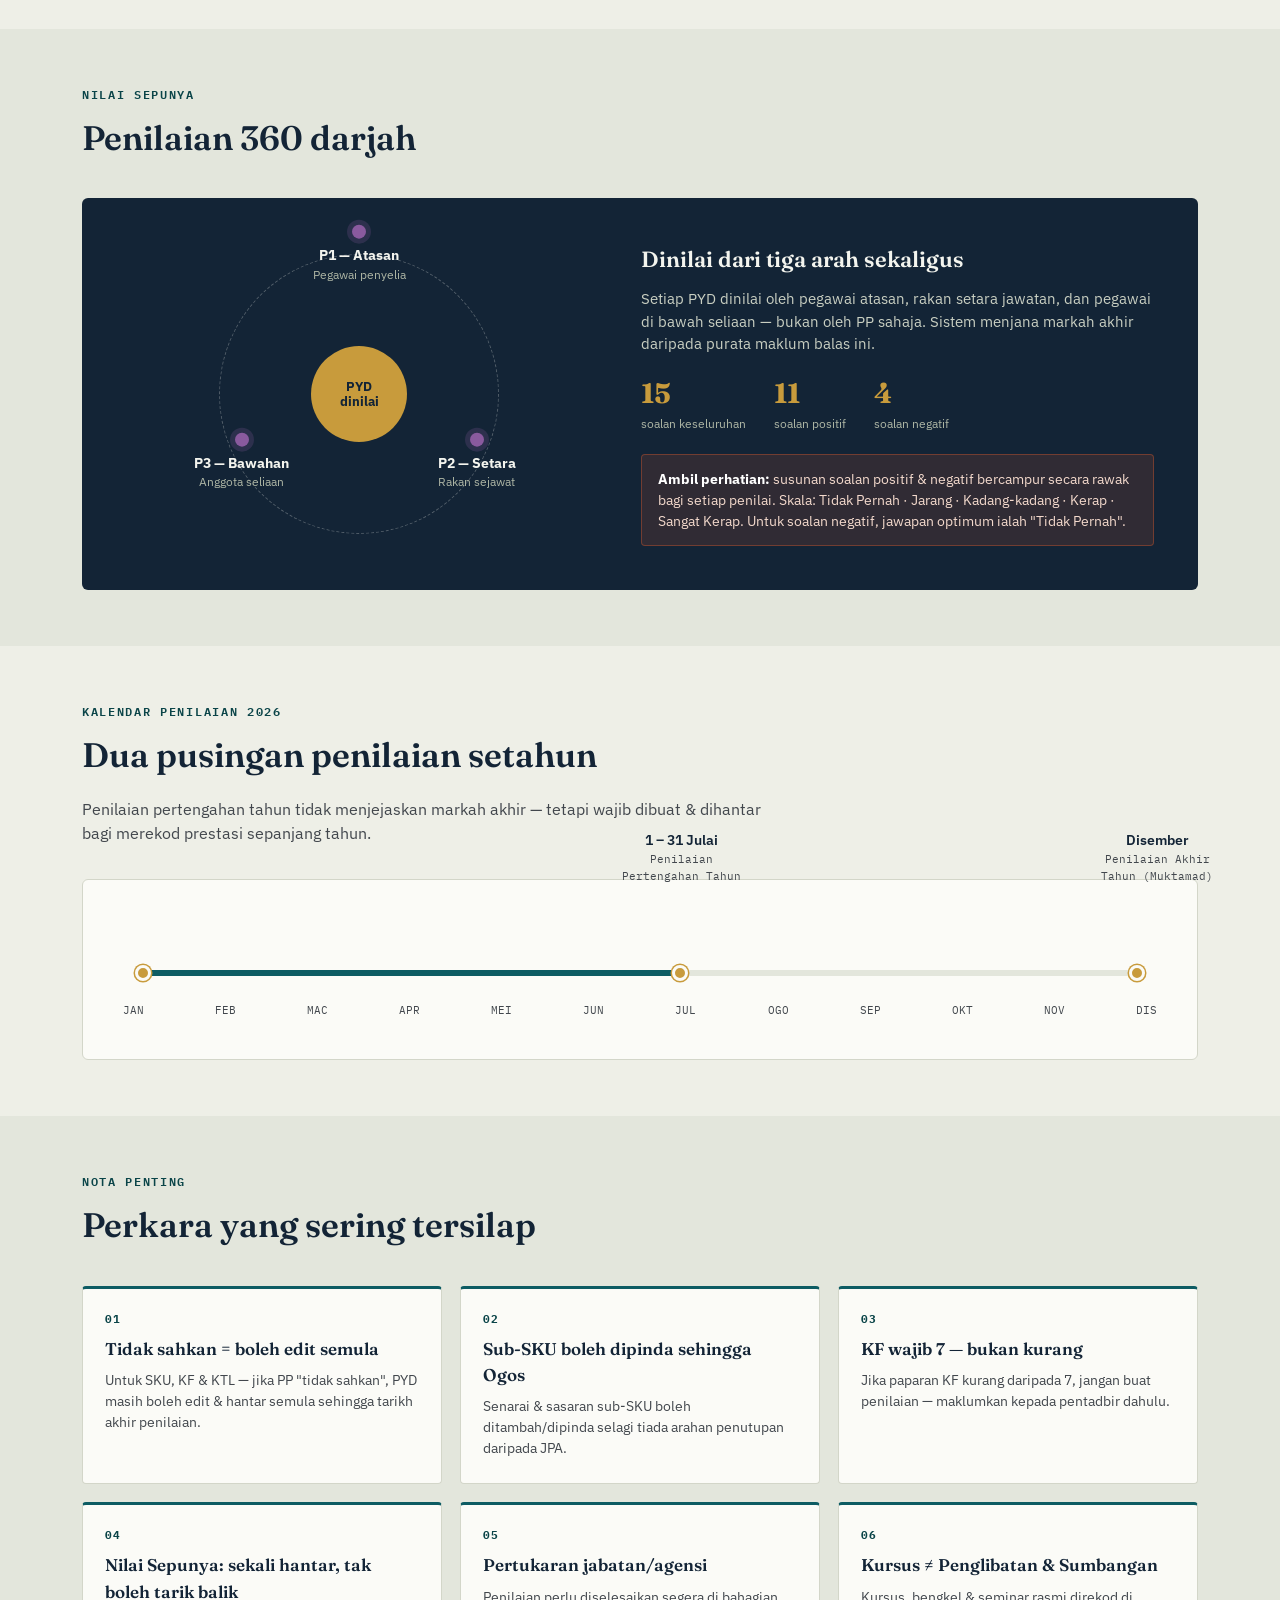
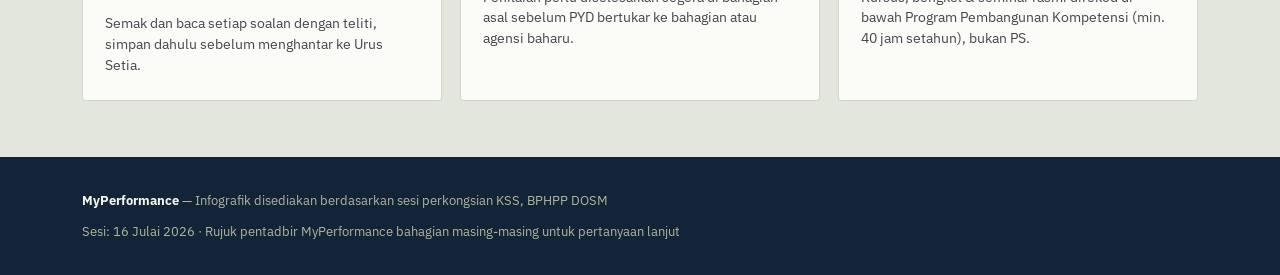
==== commit 1e10646a: "Update fmt.Println message from 'Hello' to 'Goodbye'" ====
--- a/KSS MyPerformance.html
+++ b/KSS MyPerformance.html
@@ -1,4 +1,4 @@
-<!DOCTYPE html>
+<html>
 <html lang="ms">
 <head>
 <meta charset="UTF-8">
@@ -619,4 +619,4 @@
 </footer>
 
 </body>
-</html>+</html>
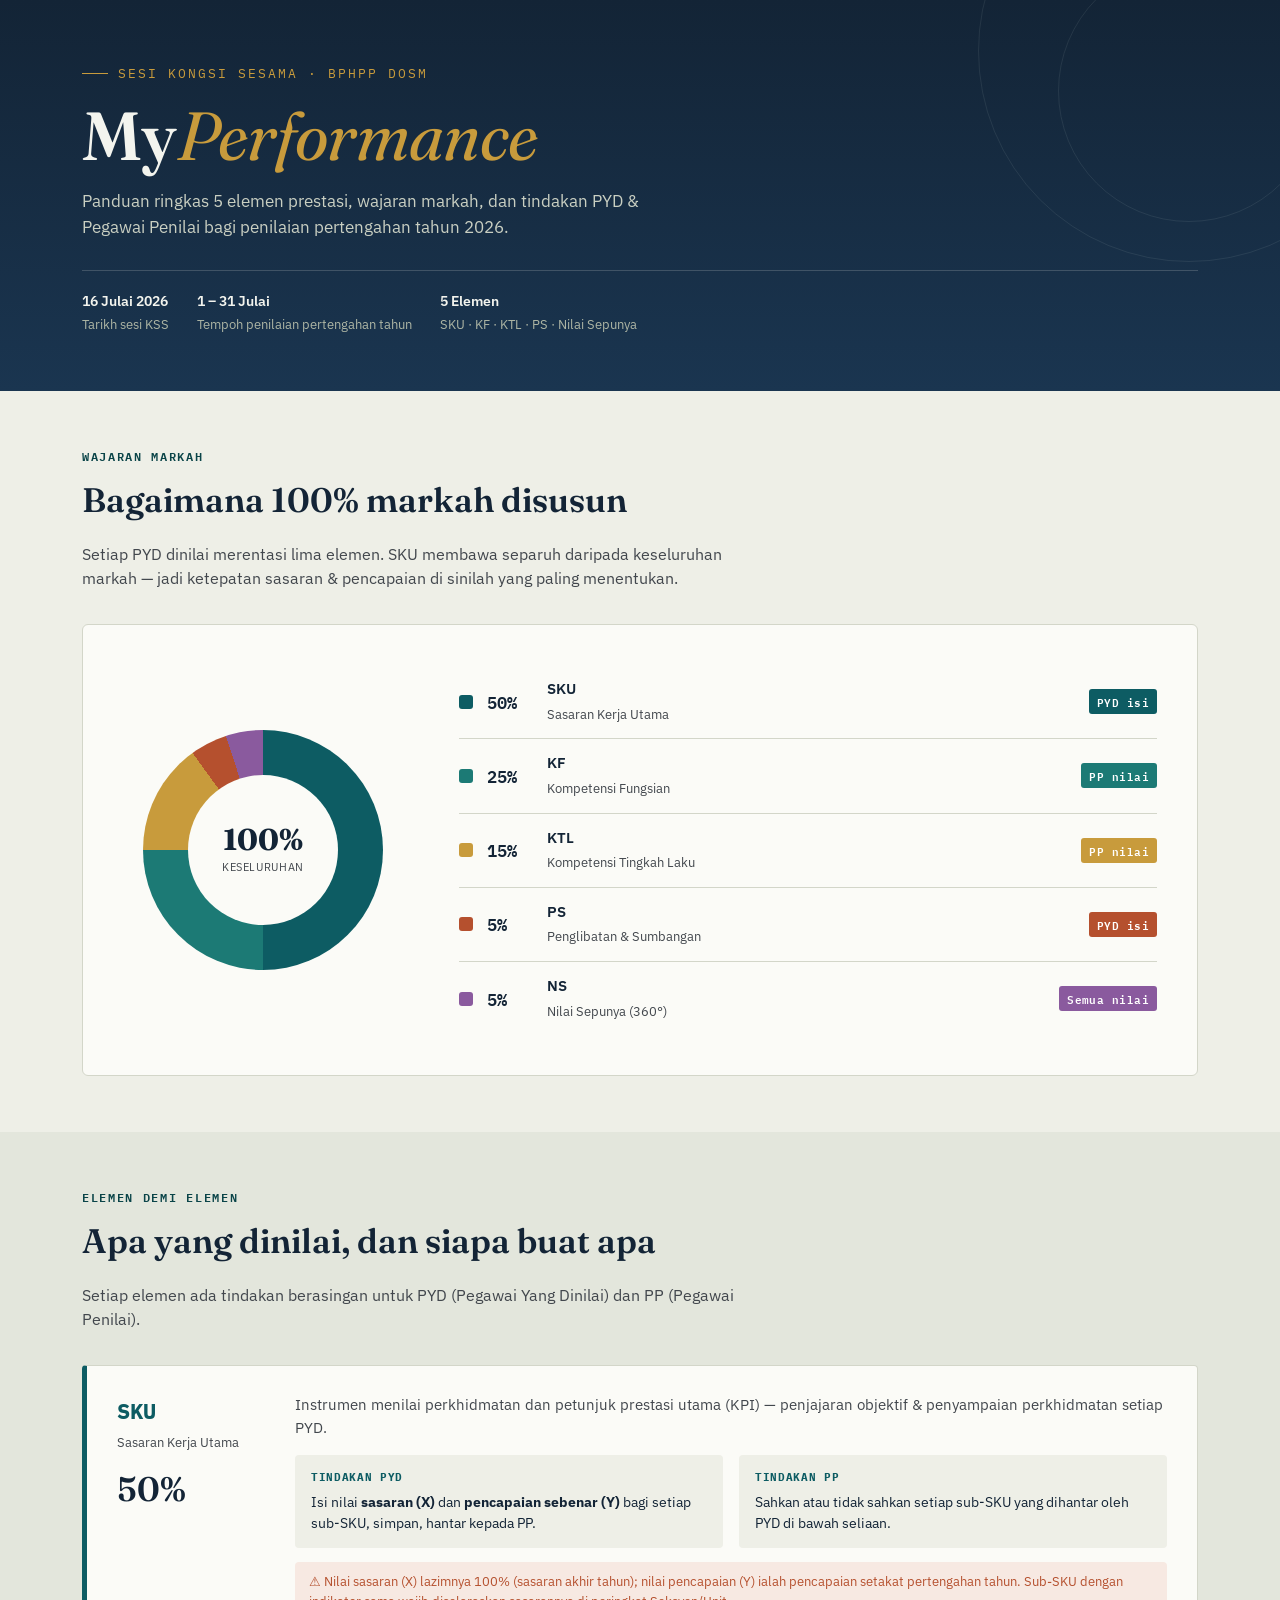
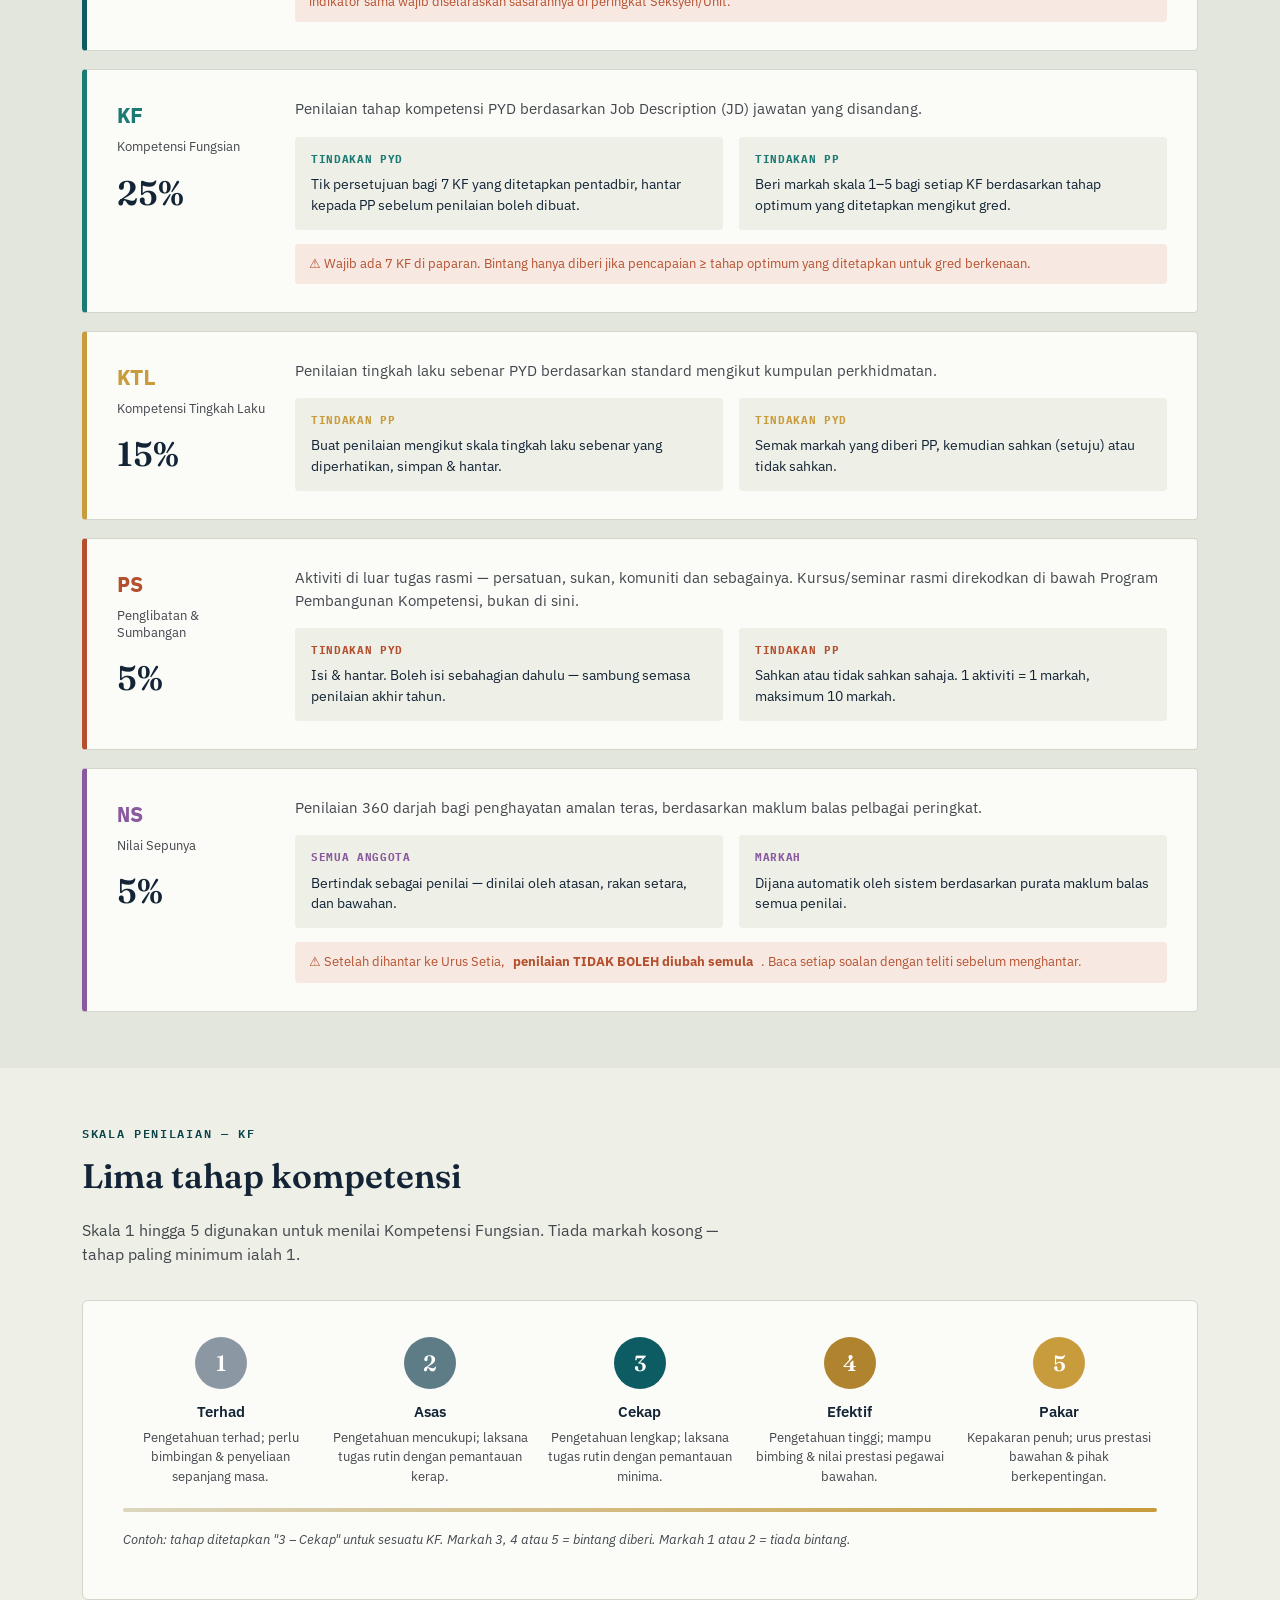
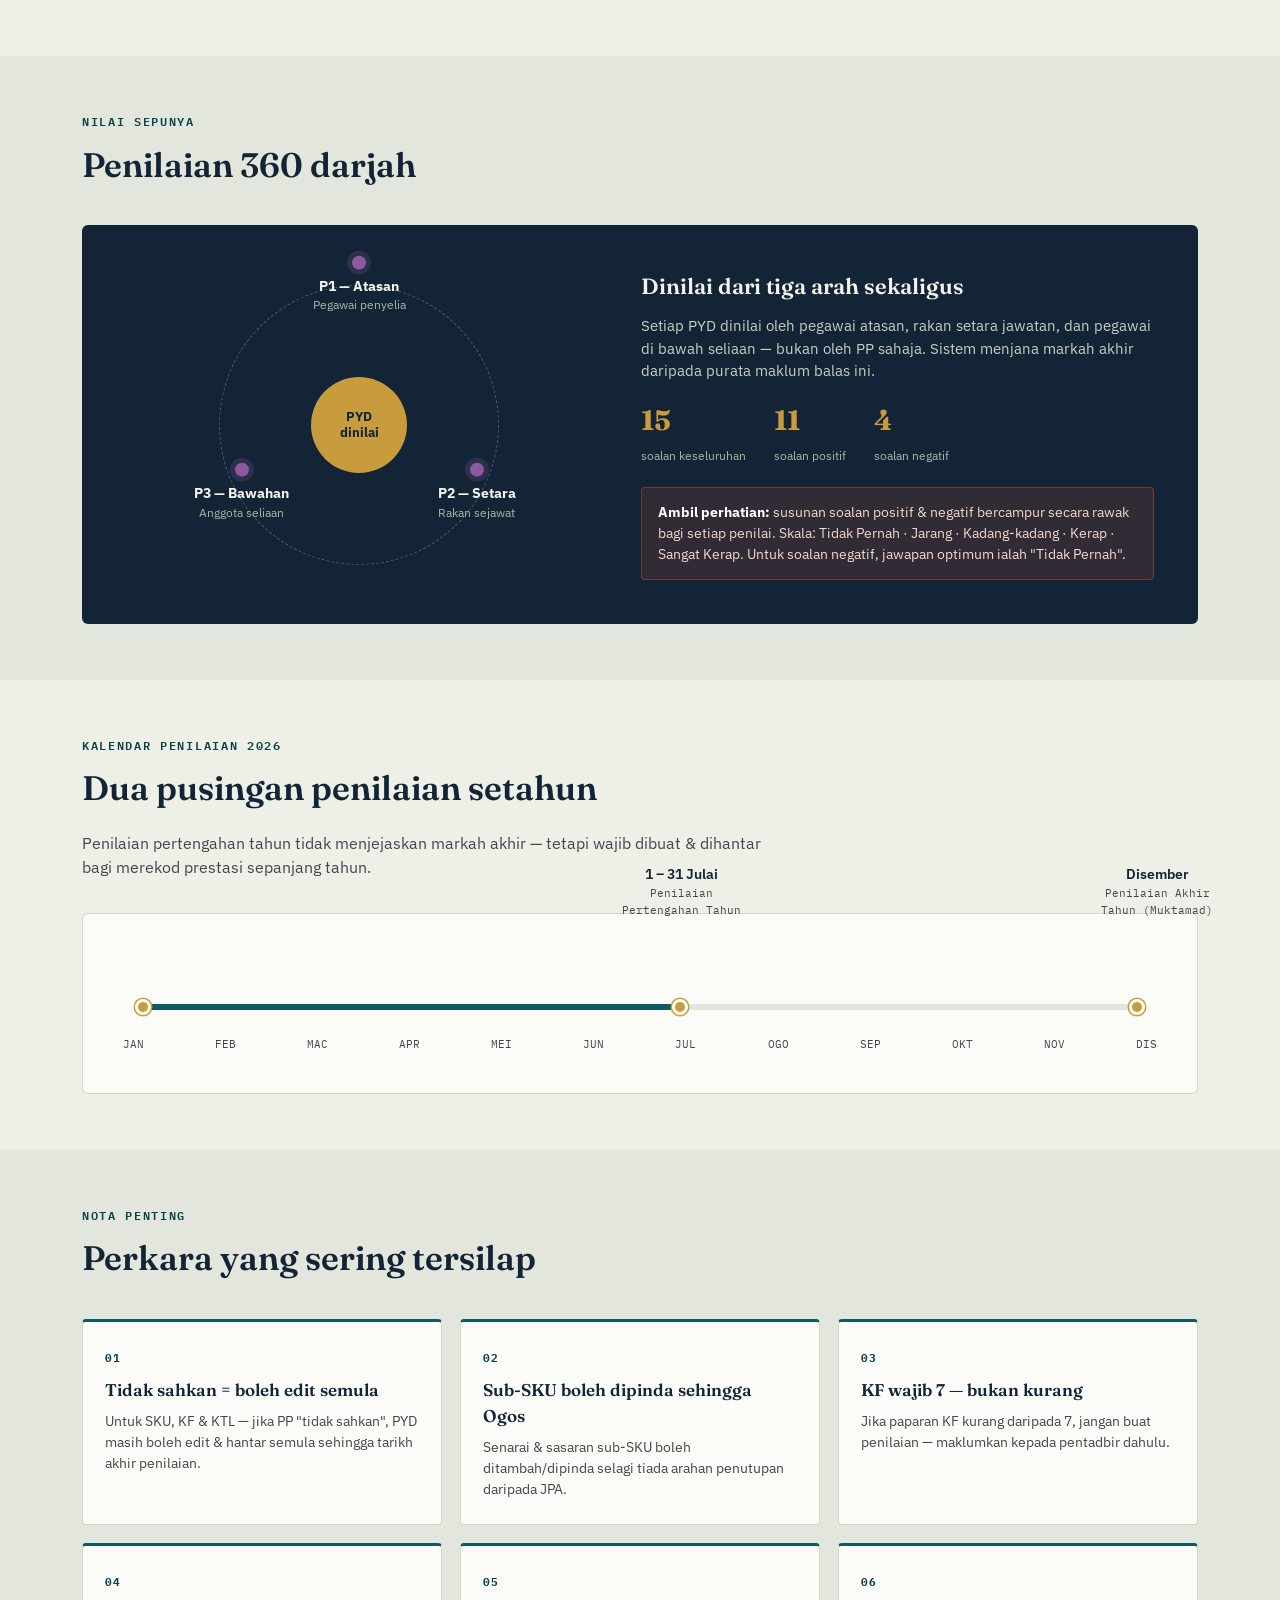
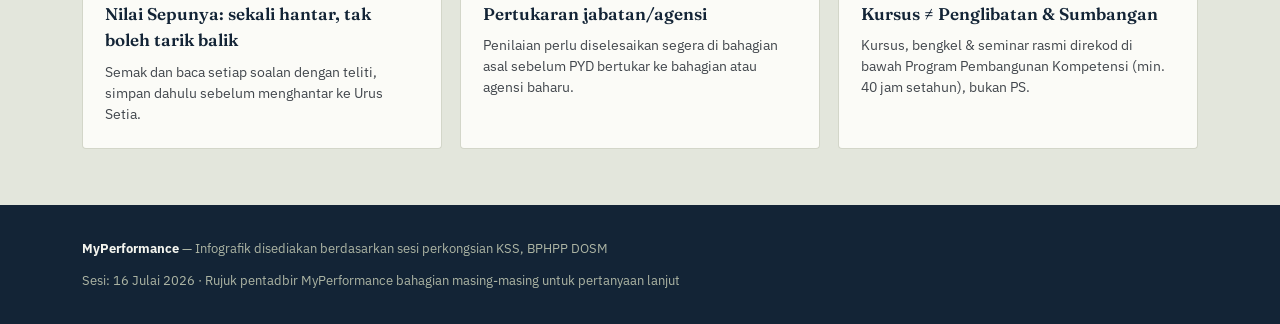
==== commit d86982bf: "Update print statement from 'Hello' to 'Goodbye'" ====
--- a/KSS MyPerformance.html
+++ b/KSS MyPerformance.html
@@ -1,3 +1,4 @@
+<!DOCTYPE html>
 <html>
 <html lang="ms">
 <head>
